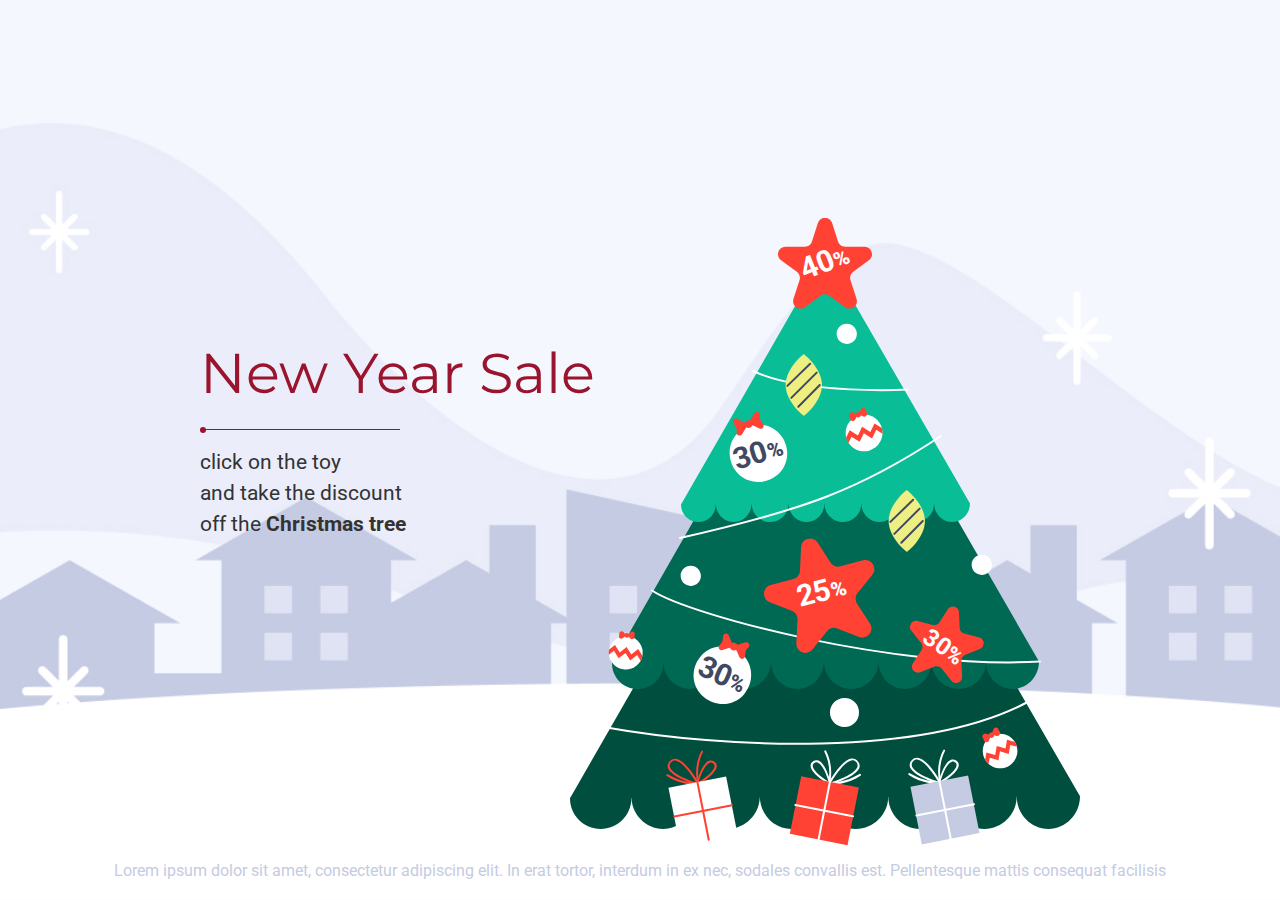
==== index.html @ 2dd0f48c "Initial commit" ====
<!DOCTYPE html>
<html lang="en">
<head>
  <meta charset="UTF-8">
  <meta name="viewport"
        content="width=device-width, user-scalable=no, initial-scale=1.0, maximum-scale=1.0, minimum-scale=1.0">
  <meta http-equiv="X-UA-Compatible" content="ie=edge">
  <title>New Year Sale</title>
  <meta name="description" content="some text">
  <meta name="keywords" content="some, text">
  <link href="https://fonts.googleapis.com/css2?family=Roboto:wght@400;700;900&display=swap" rel="stylesheet">
  <link href="https://fonts.googleapis.com/css2?family=Montserrat:wght@400;700&display=swap" rel="stylesheet">
  <title>New Year Sale</title>
  <link rel="stylesheet" href="css/style.css">
</head>
<body>
<div class="wrapper">

  <div class="container">
    <div class="main-text">
      <h1 class="main-text__title">New Year Sale</h1>
      <div class="main-text__devider"></div>
      <p class="main-text__descrition">click on the toy<br>
        and take the discount<br>
        off the <b>Christmas tree</b></p>
    </div>

    <div class="tree">
      <div class="tree__inner">
        <img src="img/tree.svg" alt="tree">
        <div class="tree-toy tree-toy--one">
          <div class="tree-toy__text">40<span>%</span></div>
          <div class="tree-card">
            <div class="tree-card__title">Email Studio <span class="tree-card__discount">-40%</span></div>
            <div class="tree-card__text">6-ib-1 email marketing software</div>
            <a href="#" class="tree-card__btn">
              <svg width="31" height="31" viewBox="0 0 31 31" fill="none" xmlns="http://www.w3.org/2000/svg">
                <circle cx="8.5" cy="28.5" r="2.5" fill=""/>
                <circle cx="23.5" cy="28.5" r="2.5" fill=""/>
                <path
                    d="M4.73684 21.5263H3.73684V22.5263H4.73684V21.5263ZM24.2601 14.2028L23.3918 13.7067L24.2601 14.2028ZM28.4211 20.5263H4.73684V22.5263H28.4211V20.5263ZM20.5263 16.2105H22.5236V14.2105H20.5263V16.2105ZM25.1283 14.6989L30.4408 5.4021L28.7043 4.40982L23.3918 13.7067L25.1283 14.6989ZM4.73684 21.5263C5.73684 21.5263 5.73684 21.5267 5.73684 21.527C5.73684 21.5271 5.73684 21.5273 5.73684 21.5275C5.73684 21.5278 5.73684 21.528 5.73684 21.5281C5.73684 21.5283 5.73684 21.5282 5.73684 21.5277C5.73685 21.5267 5.73687 21.5242 5.73691 21.5203C5.73701 21.5125 5.73722 21.4991 5.73769 21.4804C5.73862 21.443 5.74058 21.3846 5.74466 21.3084C5.75284 21.1557 5.76947 20.9328 5.80313 20.6635C5.8711 20.1197 6.00542 19.4125 6.26528 18.7195C6.52669 18.0224 6.89515 17.3931 7.39956 16.9448C7.88333 16.5148 8.53533 16.2105 9.47368 16.2105V14.2105C8.04362 14.2105 6.9193 14.6958 6.07083 15.45C5.24301 16.1858 4.72331 17.1355 4.39262 18.0173C4.06037 18.9033 3.89863 19.775 3.81858 20.4154C3.77823 20.7383 3.75785 21.0088 3.74753 21.2014C3.74236 21.2979 3.73969 21.3753 3.73831 21.4304C3.73762 21.458 3.73725 21.48 3.73706 21.4961C3.73696 21.5042 3.73691 21.5107 3.73688 21.5158C3.73686 21.5183 3.73685 21.5205 3.73685 21.5222C3.73685 21.5231 3.73684 21.5239 3.73684 21.5246C3.73684 21.5249 3.73684 21.5253 3.73684 21.5255C3.73684 21.5259 3.73684 21.5263 4.73684 21.5263ZM3.29532 0H0V2H3.29532V0ZM9.47368 16.2105H20.5263V14.2105H9.47368V16.2105ZM10.4224 14.8943L6.73816 3.84167L4.84079 4.47412L8.525 15.5268L10.4224 14.8943ZM6.73816 3.84167L6.14137 2.05132L4.24401 2.68377L4.84079 4.47412L6.73816 3.84167ZM29.1384 3.15789H5.78947V5.15789H29.1384V3.15789ZM3.29532 2C3.72575 2 4.10789 2.27543 4.24401 2.68377L6.14137 2.05132C5.73303 0.82629 4.58662 0 3.29532 0V2ZM30.4408 5.4021C31.0122 4.40211 30.2901 3.15789 29.1384 3.15789V5.15789C28.7545 5.15789 28.5138 4.74316 28.7043 4.40982L30.4408 5.4021ZM22.5236 16.2105C23.6001 16.2105 24.5942 15.6337 25.1283 14.6989L23.3918 13.7067C23.2138 14.0182 22.8824 14.2105 22.5236 14.2105V16.2105Z"
                    fill=""/>
              </svg>
              <span>Add to card</span>
            </a>
          </div>
        </div>
        <div class="tree-toy tree-toy--two">
          <div class="tree-toy__text">30<span>%</span></div>
          <div class="tree-card">
            <div class="tree-card__title">Lead Extractor <span class="tree-card__discount">-30%</span></div>
            <div class="tree-card__text">Search for emails and phone numbers</div>
            <a href="#" class="tree-card__btn">
              <svg width="31" height="31" viewBox="0 0 31 31" fill="none" xmlns="http://www.w3.org/2000/svg">
                <circle cx="8.5" cy="28.5" r="2.5" fill=""/>
                <circle cx="23.5" cy="28.5" r="2.5" fill=""/>
                <path
                    d="M4.73684 21.5263H3.73684V22.5263H4.73684V21.5263ZM24.2601 14.2028L23.3918 13.7067L24.2601 14.2028ZM28.4211 20.5263H4.73684V22.5263H28.4211V20.5263ZM20.5263 16.2105H22.5236V14.2105H20.5263V16.2105ZM25.1283 14.6989L30.4408 5.4021L28.7043 4.40982L23.3918 13.7067L25.1283 14.6989ZM4.73684 21.5263C5.73684 21.5263 5.73684 21.5267 5.73684 21.527C5.73684 21.5271 5.73684 21.5273 5.73684 21.5275C5.73684 21.5278 5.73684 21.528 5.73684 21.5281C5.73684 21.5283 5.73684 21.5282 5.73684 21.5277C5.73685 21.5267 5.73687 21.5242 5.73691 21.5203C5.73701 21.5125 5.73722 21.4991 5.73769 21.4804C5.73862 21.443 5.74058 21.3846 5.74466 21.3084C5.75284 21.1557 5.76947 20.9328 5.80313 20.6635C5.8711 20.1197 6.00542 19.4125 6.26528 18.7195C6.52669 18.0224 6.89515 17.3931 7.39956 16.9448C7.88333 16.5148 8.53533 16.2105 9.47368 16.2105V14.2105C8.04362 14.2105 6.9193 14.6958 6.07083 15.45C5.24301 16.1858 4.72331 17.1355 4.39262 18.0173C4.06037 18.9033 3.89863 19.775 3.81858 20.4154C3.77823 20.7383 3.75785 21.0088 3.74753 21.2014C3.74236 21.2979 3.73969 21.3753 3.73831 21.4304C3.73762 21.458 3.73725 21.48 3.73706 21.4961C3.73696 21.5042 3.73691 21.5107 3.73688 21.5158C3.73686 21.5183 3.73685 21.5205 3.73685 21.5222C3.73685 21.5231 3.73684 21.5239 3.73684 21.5246C3.73684 21.5249 3.73684 21.5253 3.73684 21.5255C3.73684 21.5259 3.73684 21.5263 4.73684 21.5263ZM3.29532 0H0V2H3.29532V0ZM9.47368 16.2105H20.5263V14.2105H9.47368V16.2105ZM10.4224 14.8943L6.73816 3.84167L4.84079 4.47412L8.525 15.5268L10.4224 14.8943ZM6.73816 3.84167L6.14137 2.05132L4.24401 2.68377L4.84079 4.47412L6.73816 3.84167ZM29.1384 3.15789H5.78947V5.15789H29.1384V3.15789ZM3.29532 2C3.72575 2 4.10789 2.27543 4.24401 2.68377L6.14137 2.05132C5.73303 0.82629 4.58662 0 3.29532 0V2ZM30.4408 5.4021C31.0122 4.40211 30.2901 3.15789 29.1384 3.15789V5.15789C28.7545 5.15789 28.5138 4.74316 28.7043 4.40982L30.4408 5.4021ZM22.5236 16.2105C23.6001 16.2105 24.5942 15.6337 25.1283 14.6989L23.3918 13.7067C23.2138 14.0182 22.8824 14.2105 22.5236 14.2105V16.2105Z"
                    fill=""/>
              </svg>
              <span>Add to card</span>
            </a>
          </div>
        </div>
        <div class="tree-toy tree-toy--three">
          <div class="tree-toy__text">25<span>%</span></div>
          <div class="tree-card">
            <div class="tree-card__title">Atomic Hunter <span class="tree-card__discount">-25%</span></div>
            <div class="tree-card__text">Increase sales with the high-quality targeted mailing list</div>
            <a href="#" class="tree-card__btn">
              <svg width="31" height="31" viewBox="0 0 31 31" fill="none" xmlns="http://www.w3.org/2000/svg">
                <circle cx="8.5" cy="28.5" r="2.5" fill=""/>
                <circle cx="23.5" cy="28.5" r="2.5" fill=""/>
                <path
                    d="M4.73684 21.5263H3.73684V22.5263H4.73684V21.5263ZM24.2601 14.2028L23.3918 13.7067L24.2601 14.2028ZM28.4211 20.5263H4.73684V22.5263H28.4211V20.5263ZM20.5263 16.2105H22.5236V14.2105H20.5263V16.2105ZM25.1283 14.6989L30.4408 5.4021L28.7043 4.40982L23.3918 13.7067L25.1283 14.6989ZM4.73684 21.5263C5.73684 21.5263 5.73684 21.5267 5.73684 21.527C5.73684 21.5271 5.73684 21.5273 5.73684 21.5275C5.73684 21.5278 5.73684 21.528 5.73684 21.5281C5.73684 21.5283 5.73684 21.5282 5.73684 21.5277C5.73685 21.5267 5.73687 21.5242 5.73691 21.5203C5.73701 21.5125 5.73722 21.4991 5.73769 21.4804C5.73862 21.443 5.74058 21.3846 5.74466 21.3084C5.75284 21.1557 5.76947 20.9328 5.80313 20.6635C5.8711 20.1197 6.00542 19.4125 6.26528 18.7195C6.52669 18.0224 6.89515 17.3931 7.39956 16.9448C7.88333 16.5148 8.53533 16.2105 9.47368 16.2105V14.2105C8.04362 14.2105 6.9193 14.6958 6.07083 15.45C5.24301 16.1858 4.72331 17.1355 4.39262 18.0173C4.06037 18.9033 3.89863 19.775 3.81858 20.4154C3.77823 20.7383 3.75785 21.0088 3.74753 21.2014C3.74236 21.2979 3.73969 21.3753 3.73831 21.4304C3.73762 21.458 3.73725 21.48 3.73706 21.4961C3.73696 21.5042 3.73691 21.5107 3.73688 21.5158C3.73686 21.5183 3.73685 21.5205 3.73685 21.5222C3.73685 21.5231 3.73684 21.5239 3.73684 21.5246C3.73684 21.5249 3.73684 21.5253 3.73684 21.5255C3.73684 21.5259 3.73684 21.5263 4.73684 21.5263ZM3.29532 0H0V2H3.29532V0ZM9.47368 16.2105H20.5263V14.2105H9.47368V16.2105ZM10.4224 14.8943L6.73816 3.84167L4.84079 4.47412L8.525 15.5268L10.4224 14.8943ZM6.73816 3.84167L6.14137 2.05132L4.24401 2.68377L4.84079 4.47412L6.73816 3.84167ZM29.1384 3.15789H5.78947V5.15789H29.1384V3.15789ZM3.29532 2C3.72575 2 4.10789 2.27543 4.24401 2.68377L6.14137 2.05132C5.73303 0.82629 4.58662 0 3.29532 0V2ZM30.4408 5.4021C31.0122 4.40211 30.2901 3.15789 29.1384 3.15789V5.15789C28.7545 5.15789 28.5138 4.74316 28.7043 4.40982L30.4408 5.4021ZM22.5236 16.2105C23.6001 16.2105 24.5942 15.6337 25.1283 14.6989L23.3918 13.7067C23.2138 14.0182 22.8824 14.2105 22.5236 14.2105V16.2105Z"
                    fill=""/>
              </svg>
              <span>Add to card</span>
            </a>
          </div>
        </div>
        <div class="tree-toy tree-toy--four">
          <div class="tree-toy__text">30<span>%</span></div>
          <div class="tree-card">
            <div class="tree-card__title">Mail Sender <span class="tree-card__discount">-30%</span></div>
            <div class="tree-card__text">Build effective communication<br>  with subscribers</div>
            <a href="#" class="tree-card__btn">
              <svg width="31" height="31" viewBox="0 0 31 31" fill="none" xmlns="http://www.w3.org/2000/svg">
                <circle cx="8.5" cy="28.5" r="2.5" fill=""/>
                <circle cx="23.5" cy="28.5" r="2.5" fill=""/>
                <path
                    d="M4.73684 21.5263H3.73684V22.5263H4.73684V21.5263ZM24.2601 14.2028L23.3918 13.7067L24.2601 14.2028ZM28.4211 20.5263H4.73684V22.5263H28.4211V20.5263ZM20.5263 16.2105H22.5236V14.2105H20.5263V16.2105ZM25.1283 14.6989L30.4408 5.4021L28.7043 4.40982L23.3918 13.7067L25.1283 14.6989ZM4.73684 21.5263C5.73684 21.5263 5.73684 21.5267 5.73684 21.527C5.73684 21.5271 5.73684 21.5273 5.73684 21.5275C5.73684 21.5278 5.73684 21.528 5.73684 21.5281C5.73684 21.5283 5.73684 21.5282 5.73684 21.5277C5.73685 21.5267 5.73687 21.5242 5.73691 21.5203C5.73701 21.5125 5.73722 21.4991 5.73769 21.4804C5.73862 21.443 5.74058 21.3846 5.74466 21.3084C5.75284 21.1557 5.76947 20.9328 5.80313 20.6635C5.8711 20.1197 6.00542 19.4125 6.26528 18.7195C6.52669 18.0224 6.89515 17.3931 7.39956 16.9448C7.88333 16.5148 8.53533 16.2105 9.47368 16.2105V14.2105C8.04362 14.2105 6.9193 14.6958 6.07083 15.45C5.24301 16.1858 4.72331 17.1355 4.39262 18.0173C4.06037 18.9033 3.89863 19.775 3.81858 20.4154C3.77823 20.7383 3.75785 21.0088 3.74753 21.2014C3.74236 21.2979 3.73969 21.3753 3.73831 21.4304C3.73762 21.458 3.73725 21.48 3.73706 21.4961C3.73696 21.5042 3.73691 21.5107 3.73688 21.5158C3.73686 21.5183 3.73685 21.5205 3.73685 21.5222C3.73685 21.5231 3.73684 21.5239 3.73684 21.5246C3.73684 21.5249 3.73684 21.5253 3.73684 21.5255C3.73684 21.5259 3.73684 21.5263 4.73684 21.5263ZM3.29532 0H0V2H3.29532V0ZM9.47368 16.2105H20.5263V14.2105H9.47368V16.2105ZM10.4224 14.8943L6.73816 3.84167L4.84079 4.47412L8.525 15.5268L10.4224 14.8943ZM6.73816 3.84167L6.14137 2.05132L4.24401 2.68377L4.84079 4.47412L6.73816 3.84167ZM29.1384 3.15789H5.78947V5.15789H29.1384V3.15789ZM3.29532 2C3.72575 2 4.10789 2.27543 4.24401 2.68377L6.14137 2.05132C5.73303 0.82629 4.58662 0 3.29532 0V2ZM30.4408 5.4021C31.0122 4.40211 30.2901 3.15789 29.1384 3.15789V5.15789C28.7545 5.15789 28.5138 4.74316 28.7043 4.40982L30.4408 5.4021ZM22.5236 16.2105C23.6001 16.2105 24.5942 15.6337 25.1283 14.6989L23.3918 13.7067C23.2138 14.0182 22.8824 14.2105 22.5236 14.2105V16.2105Z"
                    fill=""/>
              </svg>
              <span>Add to card</span>
            </a>
          </div>
        </div>
        <div class="tree-toy tree-toy--five">
          <div class="tree-toy__text">30<span>%</span></div>
          <div class="tree-card">
            <div class="tree-card__title">Mail Verifier <span class="tree-card__discount">-30%</span></div>
            <div class="tree-card__text">Increase email servers confidence<br> to your messages</div>
            <a href="#" class="tree-card__btn">
              <svg width="31" height="31" viewBox="0 0 31 31" fill="none" xmlns="http://www.w3.org/2000/svg">
                <circle cx="8.5" cy="28.5" r="2.5" fill=""/>
                <circle cx="23.5" cy="28.5" r="2.5" fill=""/>
                <path
                    d="M4.73684 21.5263H3.73684V22.5263H4.73684V21.5263ZM24.2601 14.2028L23.3918 13.7067L24.2601 14.2028ZM28.4211 20.5263H4.73684V22.5263H28.4211V20.5263ZM20.5263 16.2105H22.5236V14.2105H20.5263V16.2105ZM25.1283 14.6989L30.4408 5.4021L28.7043 4.40982L23.3918 13.7067L25.1283 14.6989ZM4.73684 21.5263C5.73684 21.5263 5.73684 21.5267 5.73684 21.527C5.73684 21.5271 5.73684 21.5273 5.73684 21.5275C5.73684 21.5278 5.73684 21.528 5.73684 21.5281C5.73684 21.5283 5.73684 21.5282 5.73684 21.5277C5.73685 21.5267 5.73687 21.5242 5.73691 21.5203C5.73701 21.5125 5.73722 21.4991 5.73769 21.4804C5.73862 21.443 5.74058 21.3846 5.74466 21.3084C5.75284 21.1557 5.76947 20.9328 5.80313 20.6635C5.8711 20.1197 6.00542 19.4125 6.26528 18.7195C6.52669 18.0224 6.89515 17.3931 7.39956 16.9448C7.88333 16.5148 8.53533 16.2105 9.47368 16.2105V14.2105C8.04362 14.2105 6.9193 14.6958 6.07083 15.45C5.24301 16.1858 4.72331 17.1355 4.39262 18.0173C4.06037 18.9033 3.89863 19.775 3.81858 20.4154C3.77823 20.7383 3.75785 21.0088 3.74753 21.2014C3.74236 21.2979 3.73969 21.3753 3.73831 21.4304C3.73762 21.458 3.73725 21.48 3.73706 21.4961C3.73696 21.5042 3.73691 21.5107 3.73688 21.5158C3.73686 21.5183 3.73685 21.5205 3.73685 21.5222C3.73685 21.5231 3.73684 21.5239 3.73684 21.5246C3.73684 21.5249 3.73684 21.5253 3.73684 21.5255C3.73684 21.5259 3.73684 21.5263 4.73684 21.5263ZM3.29532 0H0V2H3.29532V0ZM9.47368 16.2105H20.5263V14.2105H9.47368V16.2105ZM10.4224 14.8943L6.73816 3.84167L4.84079 4.47412L8.525 15.5268L10.4224 14.8943ZM6.73816 3.84167L6.14137 2.05132L4.24401 2.68377L4.84079 4.47412L6.73816 3.84167ZM29.1384 3.15789H5.78947V5.15789H29.1384V3.15789ZM3.29532 2C3.72575 2 4.10789 2.27543 4.24401 2.68377L6.14137 2.05132C5.73303 0.82629 4.58662 0 3.29532 0V2ZM30.4408 5.4021C31.0122 4.40211 30.2901 3.15789 29.1384 3.15789V5.15789C28.7545 5.15789 28.5138 4.74316 28.7043 4.40982L30.4408 5.4021ZM22.5236 16.2105C23.6001 16.2105 24.5942 15.6337 25.1283 14.6989L23.3918 13.7067C23.2138 14.0182 22.8824 14.2105 22.5236 14.2105V16.2105Z"
                    fill=""/>
              </svg>
              <span>Add to card</span>
            </a>
          </div>
        </div>
      </div>
    </div>
  </div>


  <div class="footer-text">Lorem ipsum dolor sit amet, consectetur adipiscing elit. In erat tortor, interdum in ex nec,
    sodales convallis est. Pellentesque mattis consequat facilisis
  </div>

</div>
</body>
</html>
---- css/style.css ----
html, body{
    margin: 0;
    padding: 0;
}
body{
    font-family: 'Roboto', sans-serif;
    font-weight: 400;
    -webkit-tap-highlight-color: rgba(0,0,0,0);
}
*, *:after, *:before{
    -webkit-box-sizing: border-box;
    -moz-box-sizing: border-box;
    box-sizing: border-box;
}
img{
    display: block;
    max-width: 100%;
    max-height: 100%;
}
a, svg{
    -webkit-transition: all 0.25s;
    -moz-transition: all 0.25s;
    -ms-transition: all 0.25s;
    -o-transition: all 0.25s;
    transition: all 0.25s;
}
.wrapper{
    display: flex;
    flex-direction: column;
    justify-content: flex-end;
    width: 100%;
    min-height: 100vh;
    padding: 0 15px;
    background: #fff url('../img/bg.jpg') center bottom no-repeat;
    background-size: cover;
}
.container{
    position: relative;
    width: 100%;
    max-width: 880px;
    margin: 0 auto;
}

.main-text{
    position: absolute;
    top: 50px;
    left: 0;
    width: 100%;
    max-width: 400px;
}
.main-text__title{
    margin: 0;
    font-family: 'Montserrat', sans-serif;
    font-weight: 400;
    font-size: 56px;
    line-height: 74px;
    color: #99142C;
}
.main-text__devider{
    position: relative;
    width: 200px;
    height: 1px;
    margin-top: 19px;
    background-color: #99142C;
}
.main-text__devider:before{
    content: "";
    position: absolute;
    top: 50%;
    left: 0;
    width: 6px;
    height: 6px;
    margin-top: -3px;
    -webkit-border-radius: 100%;
    -moz-border-radius: 100%;
    border-radius: 100%;
    background-color: #99142C;
}
.main-text__descrition{
    margin: 17px 0 0 0;
    font-size: 21px;
    line-height: 31px;
    color: #333333;
}
/*Tree*/
.tree{
    width: 58%;
    margin-left: auto;
    text-align: center;
}
.tree__inner{
    position: relative;
    display: inline-block;
    margin: 0 auto;
    text-align: left;
}
/*Tree toy*/
.tree-toy{
    position: absolute;
    display: flex;
    align-items: center;
    justify-content: center;
    background-size: contain;
    background-repeat: no-repeat;
    background-position: center center;
    background-color: transparent;
    cursor: pointer;
}
.tree-toy__text{
    font-weight: 700;
    font-size: 30px;
    line-height: 1em;
}
.tree-toy__text span{
    font-weight: 900;
    font-size: 21px;
}
.tree-toy--one,
.tree-toy--three,
.tree-toy--five{
    background-image: url('../img/toy-star.svg');
    color: #ffffff;
}
.tree-toy--two,
.tree-toy--four{
    width: 66px;
    height: 81px;
    background-image: url('../img/toy-ball.svg');
    color: #42485F;
}
.tree-toy--two .tree-toy__text,
.tree-toy--four .tree-toy__text{
    margin-top: 15px;
}
.tree-toy--one{
    width: 94px;
    height: 91px;
    top: 0;
    left: 50%;
    -webkit-transform: translate(-50%, -75%);
    -moz-transform: translate(-50%, -75%);
    -ms-transform: translate(-50%, -75%);
    -o-transform: translate(-50%, -75%);
    transform: translate(-50%, -75%);
}
.tree-toy--one .tree-toy__text{
    -webkit-transform: rotate(-22deg);
    -moz-transform: rotate(-22deg);
    -ms-transform: rotate(-22deg);
    -o-transform: rotate(-22deg);
    transform: rotate(-22deg);
}
.tree-toy--two{
    top: 21%;
    left: 30%;
    -webkit-transform: rotate(-17.75deg);
    -moz-transform: rotate(-17.75deg);
    -ms-transform: rotate(-17.75deg);
    -o-transform: rotate(-17.75deg);
    transform: rotate(-17.75deg);
}
.tree-toy--three{
    top: 44%;
    left: 38%;
    width: 115px;
    height: 110px;
    -webkit-transform: rotate(-15deg);
    -moz-transform: rotate(-15deg);
    -ms-transform: rotate(-15deg);
    -o-transform: rotate(-15deg);
    transform: rotate(-15deg);
}
.tree-toy--four{
    top: 60%;
    /*left: 28%;*/
    left: 24%;
    -webkit-transform: rotate(23deg);
    -moz-transform: rotate(23deg);
    -ms-transform: rotate(23deg);
    -o-transform: rotate(23deg);
    transform: rotate(23deg);
}
.tree-toy--five{
    top: 56%;
    left: 66%;
    width: 77px;
    height: 74px;
    -webkit-transform: rotate(15deg);
    -moz-transform: rotate(15deg);
    -ms-transform: rotate(15deg);
    -o-transform: rotate(15deg);
    transform: rotate(15deg);
}
.tree-toy--five .tree-toy__text{
    margin-top: 10px;
    font-size: 24px;
    -webkit-transform: rotate(20deg);
    -moz-transform: rotate(20deg);
    -ms-transform: rotate(20deg);
    -o-transform: rotate(20deg);
    transform: rotate(20deg);
}
/*Tree card*/
.tree-card{
    /*display: flex;*/
    display: none;
    flex-direction: column;
    align-items: center;
    width: 307px;
    height: 195px;
    padding: 22px;
    -webkit-border-radius: 6px;
    -moz-border-radius: 6px;
    border-radius: 6px;
    border: 0.5px solid rgba(255, 255, 255, 0.2);
    background-color: rgba(255, 255, 255, 0.75);
    -webkit-filter: drop-shadow(-4px 4px 20px rgba(66, 72, 95, 0.25));
    filter: drop-shadow(-4px 4px 20px rgba(66, 72, 95, 0.25));
    -webkit-backdrop-filter: blur(4px);
    backdrop-filter: blur(4px);
}
.tree-card__title{
    margin-bottom: 15px;
    font-family: 'Montserrat', sans-serif;
    font-weight: 700;
    font-size: 24px;
    line-height: 22px;
    text-align: center;
}
.tree-card__discount{
    color: #FF4234;
}
.tree-card__text{
    margin-bottom: 15px;
    font-size: 14px;
    line-height: 22px;
    text-align: center;
    color: #42485F;
}
.tree-card__btn{
    display: flex;
    align-items: center;
    justify-content: center;
    width: 100%;
    max-width: 263px;
    height: 50px;
    margin-top: auto;
    -webkit-border-radius: 45px;
    -moz-border-radius: 45px;
    border-radius: 45px;
    background-color: #FFE735;
    font-weight: 700;
    font-size: 18px;
    line-height: 21px;
    text-transform: uppercase;
    text-decoration: none;
    color: #42485F;
}
.tree-card__btn span{
    margin-left: 23px;
}
.tree-card__btn svg{
    fill: #42485F;
}
.tree-card__btn:hover{
    color: #FFE735;
    background-color: #42485F;
}
.tree-card__btn:hover svg{
    fill: #FFE735;
}

.footer-text{
    padding-bottom: 18px;
    font-size: 16px;
    line-height: 22px;
    text-align: center;
    color: #C5CBE3;
}

@media all and (min-width: 320px) and (max-width: 767px){
    .wrapper{
        justify-content: flex-start;
    }
    .main-text{
        position: static;
        margin-bottom: 100px;
    }
    .main-text__title{
        font-size: 46px;
        line-height: 64px;
    }
    .tree{
        width: 100%;
    }
    .tree-toy{
        -webkit-transform: scale(0.7);
        -moz-transform: scale(0.7);
        -ms-transform: scale(0.7);
        -o-transform: scale(0.7);
        transform: scale(0.7);
    }
    .tree-toy--one{
        -webkit-transform: translate(-50%, -65%) scale(0.7);
        -moz-transform: translate(-50%, -65%) scale(0.7);
        -ms-transform: translate(-50%, -65%) scale(0.7);
        -o-transform: translate(-50%, -65%) scale(0.7);
        transform: translate(-50%, -65%) scale(0.7);
    }
}
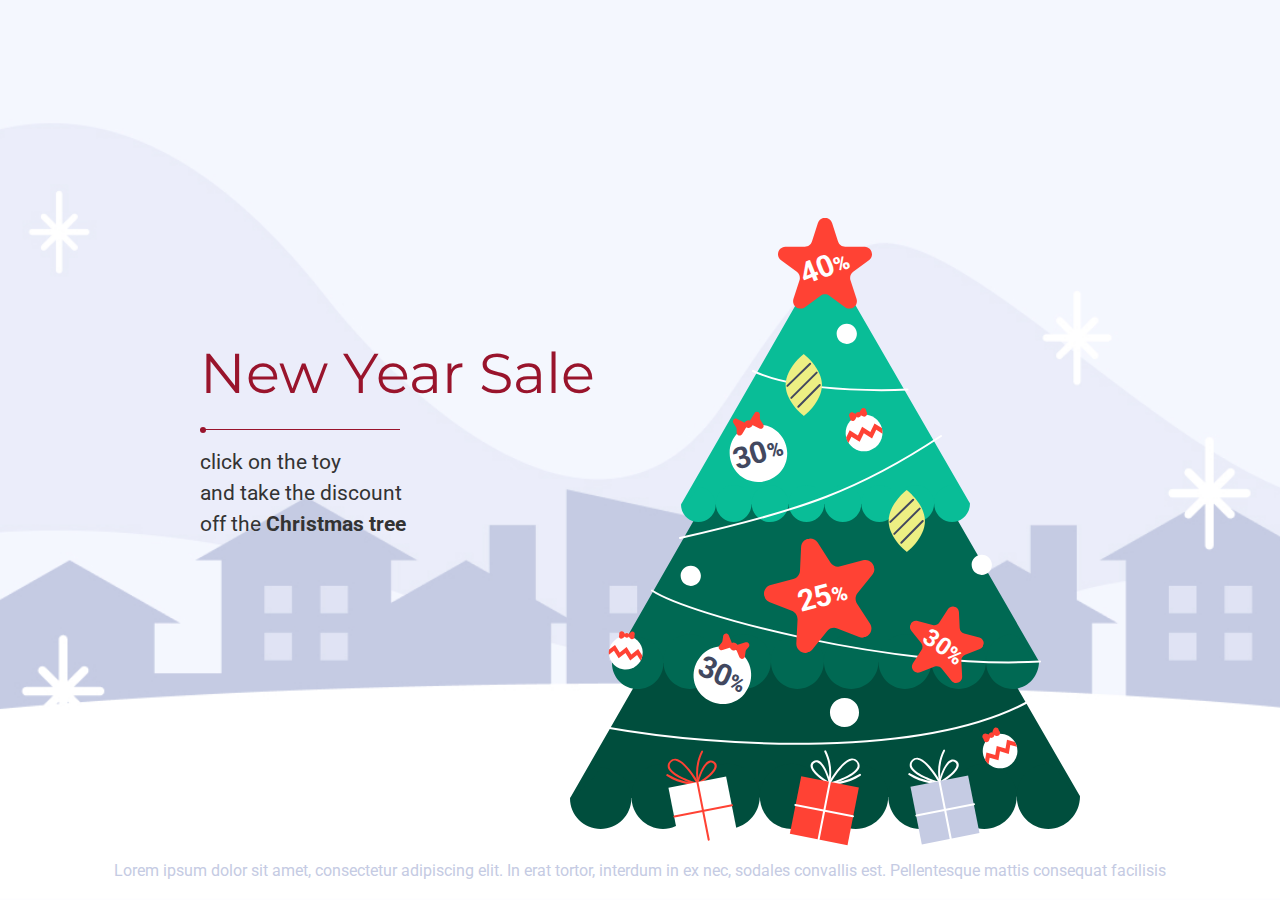
==== commit 9d9b31e7: "new year sale" ====
--- a/index.html
+++ b/index.html
@@ -30,98 +30,112 @@
         <img src="img/tree.svg" alt="tree">
         <div class="tree-toy tree-toy--one">
           <div class="tree-toy__text">40<span>%</span></div>
-          <div class="tree-card">
-            <div class="tree-card__title">Email Studio <span class="tree-card__discount">-40%</span></div>
-            <div class="tree-card__text">6-ib-1 email marketing software</div>
-            <a href="#" class="tree-card__btn">
-              <svg width="31" height="31" viewBox="0 0 31 31" fill="none" xmlns="http://www.w3.org/2000/svg">
-                <circle cx="8.5" cy="28.5" r="2.5" fill=""/>
-                <circle cx="23.5" cy="28.5" r="2.5" fill=""/>
-                <path
-                    d="M4.73684 21.5263H3.73684V22.5263H4.73684V21.5263ZM24.2601 14.2028L23.3918 13.7067L24.2601 14.2028ZM28.4211 20.5263H4.73684V22.5263H28.4211V20.5263ZM20.5263 16.2105H22.5236V14.2105H20.5263V16.2105ZM25.1283 14.6989L30.4408 5.4021L28.7043 4.40982L23.3918 13.7067L25.1283 14.6989ZM4.73684 21.5263C5.73684 21.5263 5.73684 21.5267 5.73684 21.527C5.73684 21.5271 5.73684 21.5273 5.73684 21.5275C5.73684 21.5278 5.73684 21.528 5.73684 21.5281C5.73684 21.5283 5.73684 21.5282 5.73684 21.5277C5.73685 21.5267 5.73687 21.5242 5.73691 21.5203C5.73701 21.5125 5.73722 21.4991 5.73769 21.4804C5.73862 21.443 5.74058 21.3846 5.74466 21.3084C5.75284 21.1557 5.76947 20.9328 5.80313 20.6635C5.8711 20.1197 6.00542 19.4125 6.26528 18.7195C6.52669 18.0224 6.89515 17.3931 7.39956 16.9448C7.88333 16.5148 8.53533 16.2105 9.47368 16.2105V14.2105C8.04362 14.2105 6.9193 14.6958 6.07083 15.45C5.24301 16.1858 4.72331 17.1355 4.39262 18.0173C4.06037 18.9033 3.89863 19.775 3.81858 20.4154C3.77823 20.7383 3.75785 21.0088 3.74753 21.2014C3.74236 21.2979 3.73969 21.3753 3.73831 21.4304C3.73762 21.458 3.73725 21.48 3.73706 21.4961C3.73696 21.5042 3.73691 21.5107 3.73688 21.5158C3.73686 21.5183 3.73685 21.5205 3.73685 21.5222C3.73685 21.5231 3.73684 21.5239 3.73684 21.5246C3.73684 21.5249 3.73684 21.5253 3.73684 21.5255C3.73684 21.5259 3.73684 21.5263 4.73684 21.5263ZM3.29532 0H0V2H3.29532V0ZM9.47368 16.2105H20.5263V14.2105H9.47368V16.2105ZM10.4224 14.8943L6.73816 3.84167L4.84079 4.47412L8.525 15.5268L10.4224 14.8943ZM6.73816 3.84167L6.14137 2.05132L4.24401 2.68377L4.84079 4.47412L6.73816 3.84167ZM29.1384 3.15789H5.78947V5.15789H29.1384V3.15789ZM3.29532 2C3.72575 2 4.10789 2.27543 4.24401 2.68377L6.14137 2.05132C5.73303 0.82629 4.58662 0 3.29532 0V2ZM30.4408 5.4021C31.0122 4.40211 30.2901 3.15789 29.1384 3.15789V5.15789C28.7545 5.15789 28.5138 4.74316 28.7043 4.40982L30.4408 5.4021ZM22.5236 16.2105C23.6001 16.2105 24.5942 15.6337 25.1283 14.6989L23.3918 13.7067C23.2138 14.0182 22.8824 14.2105 22.5236 14.2105V16.2105Z"
-                    fill=""/>
-              </svg>
-              <span>Add to card</span>
-            </a>
-          </div>
         </div>
         <div class="tree-toy tree-toy--two">
           <div class="tree-toy__text">30<span>%</span></div>
-          <div class="tree-card">
-            <div class="tree-card__title">Lead Extractor <span class="tree-card__discount">-30%</span></div>
-            <div class="tree-card__text">Search for emails and phone numbers</div>
-            <a href="#" class="tree-card__btn">
-              <svg width="31" height="31" viewBox="0 0 31 31" fill="none" xmlns="http://www.w3.org/2000/svg">
-                <circle cx="8.5" cy="28.5" r="2.5" fill=""/>
-                <circle cx="23.5" cy="28.5" r="2.5" fill=""/>
-                <path
-                    d="M4.73684 21.5263H3.73684V22.5263H4.73684V21.5263ZM24.2601 14.2028L23.3918 13.7067L24.2601 14.2028ZM28.4211 20.5263H4.73684V22.5263H28.4211V20.5263ZM20.5263 16.2105H22.5236V14.2105H20.5263V16.2105ZM25.1283 14.6989L30.4408 5.4021L28.7043 4.40982L23.3918 13.7067L25.1283 14.6989ZM4.73684 21.5263C5.73684 21.5263 5.73684 21.5267 5.73684 21.527C5.73684 21.5271 5.73684 21.5273 5.73684 21.5275C5.73684 21.5278 5.73684 21.528 5.73684 21.5281C5.73684 21.5283 5.73684 21.5282 5.73684 21.5277C5.73685 21.5267 5.73687 21.5242 5.73691 21.5203C5.73701 21.5125 5.73722 21.4991 5.73769 21.4804C5.73862 21.443 5.74058 21.3846 5.74466 21.3084C5.75284 21.1557 5.76947 20.9328 5.80313 20.6635C5.8711 20.1197 6.00542 19.4125 6.26528 18.7195C6.52669 18.0224 6.89515 17.3931 7.39956 16.9448C7.88333 16.5148 8.53533 16.2105 9.47368 16.2105V14.2105C8.04362 14.2105 6.9193 14.6958 6.07083 15.45C5.24301 16.1858 4.72331 17.1355 4.39262 18.0173C4.06037 18.9033 3.89863 19.775 3.81858 20.4154C3.77823 20.7383 3.75785 21.0088 3.74753 21.2014C3.74236 21.2979 3.73969 21.3753 3.73831 21.4304C3.73762 21.458 3.73725 21.48 3.73706 21.4961C3.73696 21.5042 3.73691 21.5107 3.73688 21.5158C3.73686 21.5183 3.73685 21.5205 3.73685 21.5222C3.73685 21.5231 3.73684 21.5239 3.73684 21.5246C3.73684 21.5249 3.73684 21.5253 3.73684 21.5255C3.73684 21.5259 3.73684 21.5263 4.73684 21.5263ZM3.29532 0H0V2H3.29532V0ZM9.47368 16.2105H20.5263V14.2105H9.47368V16.2105ZM10.4224 14.8943L6.73816 3.84167L4.84079 4.47412L8.525 15.5268L10.4224 14.8943ZM6.73816 3.84167L6.14137 2.05132L4.24401 2.68377L4.84079 4.47412L6.73816 3.84167ZM29.1384 3.15789H5.78947V5.15789H29.1384V3.15789ZM3.29532 2C3.72575 2 4.10789 2.27543 4.24401 2.68377L6.14137 2.05132C5.73303 0.82629 4.58662 0 3.29532 0V2ZM30.4408 5.4021C31.0122 4.40211 30.2901 3.15789 29.1384 3.15789V5.15789C28.7545 5.15789 28.5138 4.74316 28.7043 4.40982L30.4408 5.4021ZM22.5236 16.2105C23.6001 16.2105 24.5942 15.6337 25.1283 14.6989L23.3918 13.7067C23.2138 14.0182 22.8824 14.2105 22.5236 14.2105V16.2105Z"
-                    fill=""/>
-              </svg>
-              <span>Add to card</span>
-            </a>
-          </div>
         </div>
         <div class="tree-toy tree-toy--three">
           <div class="tree-toy__text">25<span>%</span></div>
-          <div class="tree-card">
-            <div class="tree-card__title">Atomic Hunter <span class="tree-card__discount">-25%</span></div>
-            <div class="tree-card__text">Increase sales with the high-quality targeted mailing list</div>
-            <a href="#" class="tree-card__btn">
-              <svg width="31" height="31" viewBox="0 0 31 31" fill="none" xmlns="http://www.w3.org/2000/svg">
-                <circle cx="8.5" cy="28.5" r="2.5" fill=""/>
-                <circle cx="23.5" cy="28.5" r="2.5" fill=""/>
-                <path
-                    d="M4.73684 21.5263H3.73684V22.5263H4.73684V21.5263ZM24.2601 14.2028L23.3918 13.7067L24.2601 14.2028ZM28.4211 20.5263H4.73684V22.5263H28.4211V20.5263ZM20.5263 16.2105H22.5236V14.2105H20.5263V16.2105ZM25.1283 14.6989L30.4408 5.4021L28.7043 4.40982L23.3918 13.7067L25.1283 14.6989ZM4.73684 21.5263C5.73684 21.5263 5.73684 21.5267 5.73684 21.527C5.73684 21.5271 5.73684 21.5273 5.73684 21.5275C5.73684 21.5278 5.73684 21.528 5.73684 21.5281C5.73684 21.5283 5.73684 21.5282 5.73684 21.5277C5.73685 21.5267 5.73687 21.5242 5.73691 21.5203C5.73701 21.5125 5.73722 21.4991 5.73769 21.4804C5.73862 21.443 5.74058 21.3846 5.74466 21.3084C5.75284 21.1557 5.76947 20.9328 5.80313 20.6635C5.8711 20.1197 6.00542 19.4125 6.26528 18.7195C6.52669 18.0224 6.89515 17.3931 7.39956 16.9448C7.88333 16.5148 8.53533 16.2105 9.47368 16.2105V14.2105C8.04362 14.2105 6.9193 14.6958 6.07083 15.45C5.24301 16.1858 4.72331 17.1355 4.39262 18.0173C4.06037 18.9033 3.89863 19.775 3.81858 20.4154C3.77823 20.7383 3.75785 21.0088 3.74753 21.2014C3.74236 21.2979 3.73969 21.3753 3.73831 21.4304C3.73762 21.458 3.73725 21.48 3.73706 21.4961C3.73696 21.5042 3.73691 21.5107 3.73688 21.5158C3.73686 21.5183 3.73685 21.5205 3.73685 21.5222C3.73685 21.5231 3.73684 21.5239 3.73684 21.5246C3.73684 21.5249 3.73684 21.5253 3.73684 21.5255C3.73684 21.5259 3.73684 21.5263 4.73684 21.5263ZM3.29532 0H0V2H3.29532V0ZM9.47368 16.2105H20.5263V14.2105H9.47368V16.2105ZM10.4224 14.8943L6.73816 3.84167L4.84079 4.47412L8.525 15.5268L10.4224 14.8943ZM6.73816 3.84167L6.14137 2.05132L4.24401 2.68377L4.84079 4.47412L6.73816 3.84167ZM29.1384 3.15789H5.78947V5.15789H29.1384V3.15789ZM3.29532 2C3.72575 2 4.10789 2.27543 4.24401 2.68377L6.14137 2.05132C5.73303 0.82629 4.58662 0 3.29532 0V2ZM30.4408 5.4021C31.0122 4.40211 30.2901 3.15789 29.1384 3.15789V5.15789C28.7545 5.15789 28.5138 4.74316 28.7043 4.40982L30.4408 5.4021ZM22.5236 16.2105C23.6001 16.2105 24.5942 15.6337 25.1283 14.6989L23.3918 13.7067C23.2138 14.0182 22.8824 14.2105 22.5236 14.2105V16.2105Z"
-                    fill=""/>
-              </svg>
-              <span>Add to card</span>
-            </a>
-          </div>
         </div>
         <div class="tree-toy tree-toy--four">
           <div class="tree-toy__text">30<span>%</span></div>
-          <div class="tree-card">
-            <div class="tree-card__title">Mail Sender <span class="tree-card__discount">-30%</span></div>
-            <div class="tree-card__text">Build effective communication<br>  with subscribers</div>
-            <a href="#" class="tree-card__btn">
-              <svg width="31" height="31" viewBox="0 0 31 31" fill="none" xmlns="http://www.w3.org/2000/svg">
-                <circle cx="8.5" cy="28.5" r="2.5" fill=""/>
-                <circle cx="23.5" cy="28.5" r="2.5" fill=""/>
-                <path
-                    d="M4.73684 21.5263H3.73684V22.5263H4.73684V21.5263ZM24.2601 14.2028L23.3918 13.7067L24.2601 14.2028ZM28.4211 20.5263H4.73684V22.5263H28.4211V20.5263ZM20.5263 16.2105H22.5236V14.2105H20.5263V16.2105ZM25.1283 14.6989L30.4408 5.4021L28.7043 4.40982L23.3918 13.7067L25.1283 14.6989ZM4.73684 21.5263C5.73684 21.5263 5.73684 21.5267 5.73684 21.527C5.73684 21.5271 5.73684 21.5273 5.73684 21.5275C5.73684 21.5278 5.73684 21.528 5.73684 21.5281C5.73684 21.5283 5.73684 21.5282 5.73684 21.5277C5.73685 21.5267 5.73687 21.5242 5.73691 21.5203C5.73701 21.5125 5.73722 21.4991 5.73769 21.4804C5.73862 21.443 5.74058 21.3846 5.74466 21.3084C5.75284 21.1557 5.76947 20.9328 5.80313 20.6635C5.8711 20.1197 6.00542 19.4125 6.26528 18.7195C6.52669 18.0224 6.89515 17.3931 7.39956 16.9448C7.88333 16.5148 8.53533 16.2105 9.47368 16.2105V14.2105C8.04362 14.2105 6.9193 14.6958 6.07083 15.45C5.24301 16.1858 4.72331 17.1355 4.39262 18.0173C4.06037 18.9033 3.89863 19.775 3.81858 20.4154C3.77823 20.7383 3.75785 21.0088 3.74753 21.2014C3.74236 21.2979 3.73969 21.3753 3.73831 21.4304C3.73762 21.458 3.73725 21.48 3.73706 21.4961C3.73696 21.5042 3.73691 21.5107 3.73688 21.5158C3.73686 21.5183 3.73685 21.5205 3.73685 21.5222C3.73685 21.5231 3.73684 21.5239 3.73684 21.5246C3.73684 21.5249 3.73684 21.5253 3.73684 21.5255C3.73684 21.5259 3.73684 21.5263 4.73684 21.5263ZM3.29532 0H0V2H3.29532V0ZM9.47368 16.2105H20.5263V14.2105H9.47368V16.2105ZM10.4224 14.8943L6.73816 3.84167L4.84079 4.47412L8.525 15.5268L10.4224 14.8943ZM6.73816 3.84167L6.14137 2.05132L4.24401 2.68377L4.84079 4.47412L6.73816 3.84167ZM29.1384 3.15789H5.78947V5.15789H29.1384V3.15789ZM3.29532 2C3.72575 2 4.10789 2.27543 4.24401 2.68377L6.14137 2.05132C5.73303 0.82629 4.58662 0 3.29532 0V2ZM30.4408 5.4021C31.0122 4.40211 30.2901 3.15789 29.1384 3.15789V5.15789C28.7545 5.15789 28.5138 4.74316 28.7043 4.40982L30.4408 5.4021ZM22.5236 16.2105C23.6001 16.2105 24.5942 15.6337 25.1283 14.6989L23.3918 13.7067C23.2138 14.0182 22.8824 14.2105 22.5236 14.2105V16.2105Z"
-                    fill=""/>
-              </svg>
-              <span>Add to card</span>
-            </a>
-          </div>
         </div>
         <div class="tree-toy tree-toy--five">
           <div class="tree-toy__text">30<span>%</span></div>
-          <div class="tree-card">
-            <div class="tree-card__title">Mail Verifier <span class="tree-card__discount">-30%</span></div>
-            <div class="tree-card__text">Increase email servers confidence<br> to your messages</div>
-            <a href="#" class="tree-card__btn">
-              <svg width="31" height="31" viewBox="0 0 31 31" fill="none" xmlns="http://www.w3.org/2000/svg">
-                <circle cx="8.5" cy="28.5" r="2.5" fill=""/>
-                <circle cx="23.5" cy="28.5" r="2.5" fill=""/>
-                <path
-                    d="M4.73684 21.5263H3.73684V22.5263H4.73684V21.5263ZM24.2601 14.2028L23.3918 13.7067L24.2601 14.2028ZM28.4211 20.5263H4.73684V22.5263H28.4211V20.5263ZM20.5263 16.2105H22.5236V14.2105H20.5263V16.2105ZM25.1283 14.6989L30.4408 5.4021L28.7043 4.40982L23.3918 13.7067L25.1283 14.6989ZM4.73684 21.5263C5.73684 21.5263 5.73684 21.5267 5.73684 21.527C5.73684 21.5271 5.73684 21.5273 5.73684 21.5275C5.73684 21.5278 5.73684 21.528 5.73684 21.5281C5.73684 21.5283 5.73684 21.5282 5.73684 21.5277C5.73685 21.5267 5.73687 21.5242 5.73691 21.5203C5.73701 21.5125 5.73722 21.4991 5.73769 21.4804C5.73862 21.443 5.74058 21.3846 5.74466 21.3084C5.75284 21.1557 5.76947 20.9328 5.80313 20.6635C5.8711 20.1197 6.00542 19.4125 6.26528 18.7195C6.52669 18.0224 6.89515 17.3931 7.39956 16.9448C7.88333 16.5148 8.53533 16.2105 9.47368 16.2105V14.2105C8.04362 14.2105 6.9193 14.6958 6.07083 15.45C5.24301 16.1858 4.72331 17.1355 4.39262 18.0173C4.06037 18.9033 3.89863 19.775 3.81858 20.4154C3.77823 20.7383 3.75785 21.0088 3.74753 21.2014C3.74236 21.2979 3.73969 21.3753 3.73831 21.4304C3.73762 21.458 3.73725 21.48 3.73706 21.4961C3.73696 21.5042 3.73691 21.5107 3.73688 21.5158C3.73686 21.5183 3.73685 21.5205 3.73685 21.5222C3.73685 21.5231 3.73684 21.5239 3.73684 21.5246C3.73684 21.5249 3.73684 21.5253 3.73684 21.5255C3.73684 21.5259 3.73684 21.5263 4.73684 21.5263ZM3.29532 0H0V2H3.29532V0ZM9.47368 16.2105H20.5263V14.2105H9.47368V16.2105ZM10.4224 14.8943L6.73816 3.84167L4.84079 4.47412L8.525 15.5268L10.4224 14.8943ZM6.73816 3.84167L6.14137 2.05132L4.24401 2.68377L4.84079 4.47412L6.73816 3.84167ZM29.1384 3.15789H5.78947V5.15789H29.1384V3.15789ZM3.29532 2C3.72575 2 4.10789 2.27543 4.24401 2.68377L6.14137 2.05132C5.73303 0.82629 4.58662 0 3.29532 0V2ZM30.4408 5.4021C31.0122 4.40211 30.2901 3.15789 29.1384 3.15789V5.15789C28.7545 5.15789 28.5138 4.74316 28.7043 4.40982L30.4408 5.4021ZM22.5236 16.2105C23.6001 16.2105 24.5942 15.6337 25.1283 14.6989L23.3918 13.7067C23.2138 14.0182 22.8824 14.2105 22.5236 14.2105V16.2105Z"
-                    fill=""/>
-              </svg>
-              <span>Add to card</span>
-            </a>
-          </div>
         </div>
       </div>
     </div>
   </div>
 
+  <div class="tree-card">
+    <div class="tree-card__title"></div>
+    <div class="tree-card__text"></div>
+    <a href="#" class="tree-card__btn">
+      <svg width="31" height="31" viewBox="0 0 31 31" fill="none" xmlns="http://www.w3.org/2000/svg">
+        <circle cx="8.5" cy="28.5" r="2.5" fill=""/>
+        <circle cx="23.5" cy="28.5" r="2.5" fill=""/>
+        <path
+            d="M4.73684 21.5263H3.73684V22.5263H4.73684V21.5263ZM24.2601 14.2028L23.3918 13.7067L24.2601 14.2028ZM28.4211 20.5263H4.73684V22.5263H28.4211V20.5263ZM20.5263 16.2105H22.5236V14.2105H20.5263V16.2105ZM25.1283 14.6989L30.4408 5.4021L28.7043 4.40982L23.3918 13.7067L25.1283 14.6989ZM4.73684 21.5263C5.73684 21.5263 5.73684 21.5267 5.73684 21.527C5.73684 21.5271 5.73684 21.5273 5.73684 21.5275C5.73684 21.5278 5.73684 21.528 5.73684 21.5281C5.73684 21.5283 5.73684 21.5282 5.73684 21.5277C5.73685 21.5267 5.73687 21.5242 5.73691 21.5203C5.73701 21.5125 5.73722 21.4991 5.73769 21.4804C5.73862 21.443 5.74058 21.3846 5.74466 21.3084C5.75284 21.1557 5.76947 20.9328 5.80313 20.6635C5.8711 20.1197 6.00542 19.4125 6.26528 18.7195C6.52669 18.0224 6.89515 17.3931 7.39956 16.9448C7.88333 16.5148 8.53533 16.2105 9.47368 16.2105V14.2105C8.04362 14.2105 6.9193 14.6958 6.07083 15.45C5.24301 16.1858 4.72331 17.1355 4.39262 18.0173C4.06037 18.9033 3.89863 19.775 3.81858 20.4154C3.77823 20.7383 3.75785 21.0088 3.74753 21.2014C3.74236 21.2979 3.73969 21.3753 3.73831 21.4304C3.73762 21.458 3.73725 21.48 3.73706 21.4961C3.73696 21.5042 3.73691 21.5107 3.73688 21.5158C3.73686 21.5183 3.73685 21.5205 3.73685 21.5222C3.73685 21.5231 3.73684 21.5239 3.73684 21.5246C3.73684 21.5249 3.73684 21.5253 3.73684 21.5255C3.73684 21.5259 3.73684 21.5263 4.73684 21.5263ZM3.29532 0H0V2H3.29532V0ZM9.47368 16.2105H20.5263V14.2105H9.47368V16.2105ZM10.4224 14.8943L6.73816 3.84167L4.84079 4.47412L8.525 15.5268L10.4224 14.8943ZM6.73816 3.84167L6.14137 2.05132L4.24401 2.68377L4.84079 4.47412L6.73816 3.84167ZM29.1384 3.15789H5.78947V5.15789H29.1384V3.15789ZM3.29532 2C3.72575 2 4.10789 2.27543 4.24401 2.68377L6.14137 2.05132C5.73303 0.82629 4.58662 0 3.29532 0V2ZM30.4408 5.4021C31.0122 4.40211 30.2901 3.15789 29.1384 3.15789V5.15789C28.7545 5.15789 28.5138 4.74316 28.7043 4.40982L30.4408 5.4021ZM22.5236 16.2105C23.6001 16.2105 24.5942 15.6337 25.1283 14.6989L23.3918 13.7067C23.2138 14.0182 22.8824 14.2105 22.5236 14.2105V16.2105Z"
+            fill=""/>
+      </svg>
+      <span>Add to card</span>
+    </a>
+  </div>
 
   <div class="footer-text">Lorem ipsum dolor sit amet, consectetur adipiscing elit. In erat tortor, interdum in ex nec,
     sodales convallis est. Pellentesque mattis consequat facilisis
   </div>
 
 </div>
+<script src="https://cdnjs.cloudflare.com/ajax/libs/jquery/3.5.1/jquery.min.js"
+        integrity="sha512-bLT0Qm9VnAYZDflyKcBaQ2gg0hSYNQrJ8RilYldYQ1FxQYoCLtUjuuRuZo+fjqhx/qtq/1itJ0C2ejDxltZVFg=="
+        crossorigin="anonymous"></script>
+<script>
+
+  var cardTexts = [
+    {
+      title: 'Email Studio <span class="tree-card__discount">-40%</span>',
+      text: '6-in-1 email marketing software',
+      link: 'www.site-1.com'
+    },
+    {
+      title: 'Lead Extractor <span class="tree-card__discount">-30%</span>',
+      text: 'Search for emails and phone numbers',
+      link: 'www.site-2.com'
+    },
+    {
+      title: 'Atomic Hunter <span class="tree-card__discount">-25%</span>',
+      text: 'Increase sales with the high-quality targeted mailing list',
+      link: 'www.site-3.com'
+    },
+    {
+      title: 'Mail Sender <span class="tree-card__discount">-30%</span>',
+      text: 'Build effective communication with subscribers',
+      link: 'www.site-4.com'
+    },
+    {
+      title: 'Mail Verifier <span class="tree-card__discount">-30%</span>',
+      text: 'Increase email servers confidence to your messages',
+      link: 'www.site-5.com'
+    }
+  ];
+  $(document).ready(function () {
+
+    $(document).click(function(event) {
+      if (!$('.tree-card')[0].contains(event.target)) {
+        $('.tree-toy').removeClass('clicked');
+        $('.tree-card').removeClass('tree-card_visible');
+      }
+    });
+
+    $('.tree-toy').click(function (e) {
+      e.stopPropagation();
+      if(window.matchMedia("(min-width: 768px)").matches){
+        if($(this).hasClass('tree-toy--one')){
+          var posX = parseInt($(this).offset().left + ($(this).width() / 2)) - ($('.tree-card').outerWidth()/2);
+          var posY = parseInt($(this).offset().top + ($(this).height()+14));
+        }else {
+          var posX = parseInt($(this).offset().left - 307);
+          var posY = parseInt($(this).offset().top);
+        }
+        $('.tree-card').css({'top':posY+'px','left':posX+'px'});
+      }else {
+
+      }
+      $('.tree-card__title').html(cardTexts[parseInt($(this).index())-1].title);
+      $('.tree-card__text').text(cardTexts[parseInt($(this).index())-1].text);
+      $('.tree-card__btn').attr('href', cardTexts[parseInt($(this).index())-1].link);
+      if($(this).hasClass('clicked')){
+        $('.tree-toy').removeClass('clicked');
+        $('.tree-card').removeClass('tree-card_visible');
+      }else {
+        $('.tree-toy').removeClass('clicked');
+        $(this).addClass('clicked');
+        $('.tree-card').addClass('tree-card_visible');
+      }
+    });
+    
+  })
+</script>
 </body>
 </html>--- a/css/style.css
+++ b/css/style.css
@@ -25,6 +25,7 @@
     transition: all 0.25s;
 }
 .wrapper{
+    position: relative;
     display: flex;
     flex-direction: column;
     justify-content: flex-end;
@@ -107,6 +108,7 @@
     cursor: pointer;
 }
 .tree-toy__text{
+    margin-top: 10px;
     font-weight: 700;
     font-size: 30px;
     line-height: 1em;
@@ -192,7 +194,6 @@
     transform: rotate(15deg);
 }
 .tree-toy--five .tree-toy__text{
-    margin-top: 10px;
     font-size: 24px;
     -webkit-transform: rotate(20deg);
     -moz-transform: rotate(20deg);
@@ -202,7 +203,7 @@
 }
 /*Tree card*/
 .tree-card{
-    /*display: flex;*/
+    position: absolute;
     display: none;
     flex-direction: column;
     align-items: center;
@@ -218,6 +219,9 @@
     filter: drop-shadow(-4px 4px 20px rgba(66, 72, 95, 0.25));
     -webkit-backdrop-filter: blur(4px);
     backdrop-filter: blur(4px);
+}
+.tree-card_visible{
+    display: flex;
 }
 .tree-card__title{
     margin-bottom: 15px;
@@ -307,4 +311,13 @@
         -o-transform: translate(-50%, -65%) scale(0.7);
         transform: translate(-50%, -65%) scale(0.7);
     }
+    .tree-card_visible{
+        top: 50%;
+        left: 50%;
+        -webkit-transform: translate(-50%, -50%);
+        -moz-transform: translate(-50%, -50%);
+        -ms-transform: translate(-50%, -50%);
+        -o-transform: translate(-50%, -50%);
+        transform: translate(-50%, -50%);
+    }
 }